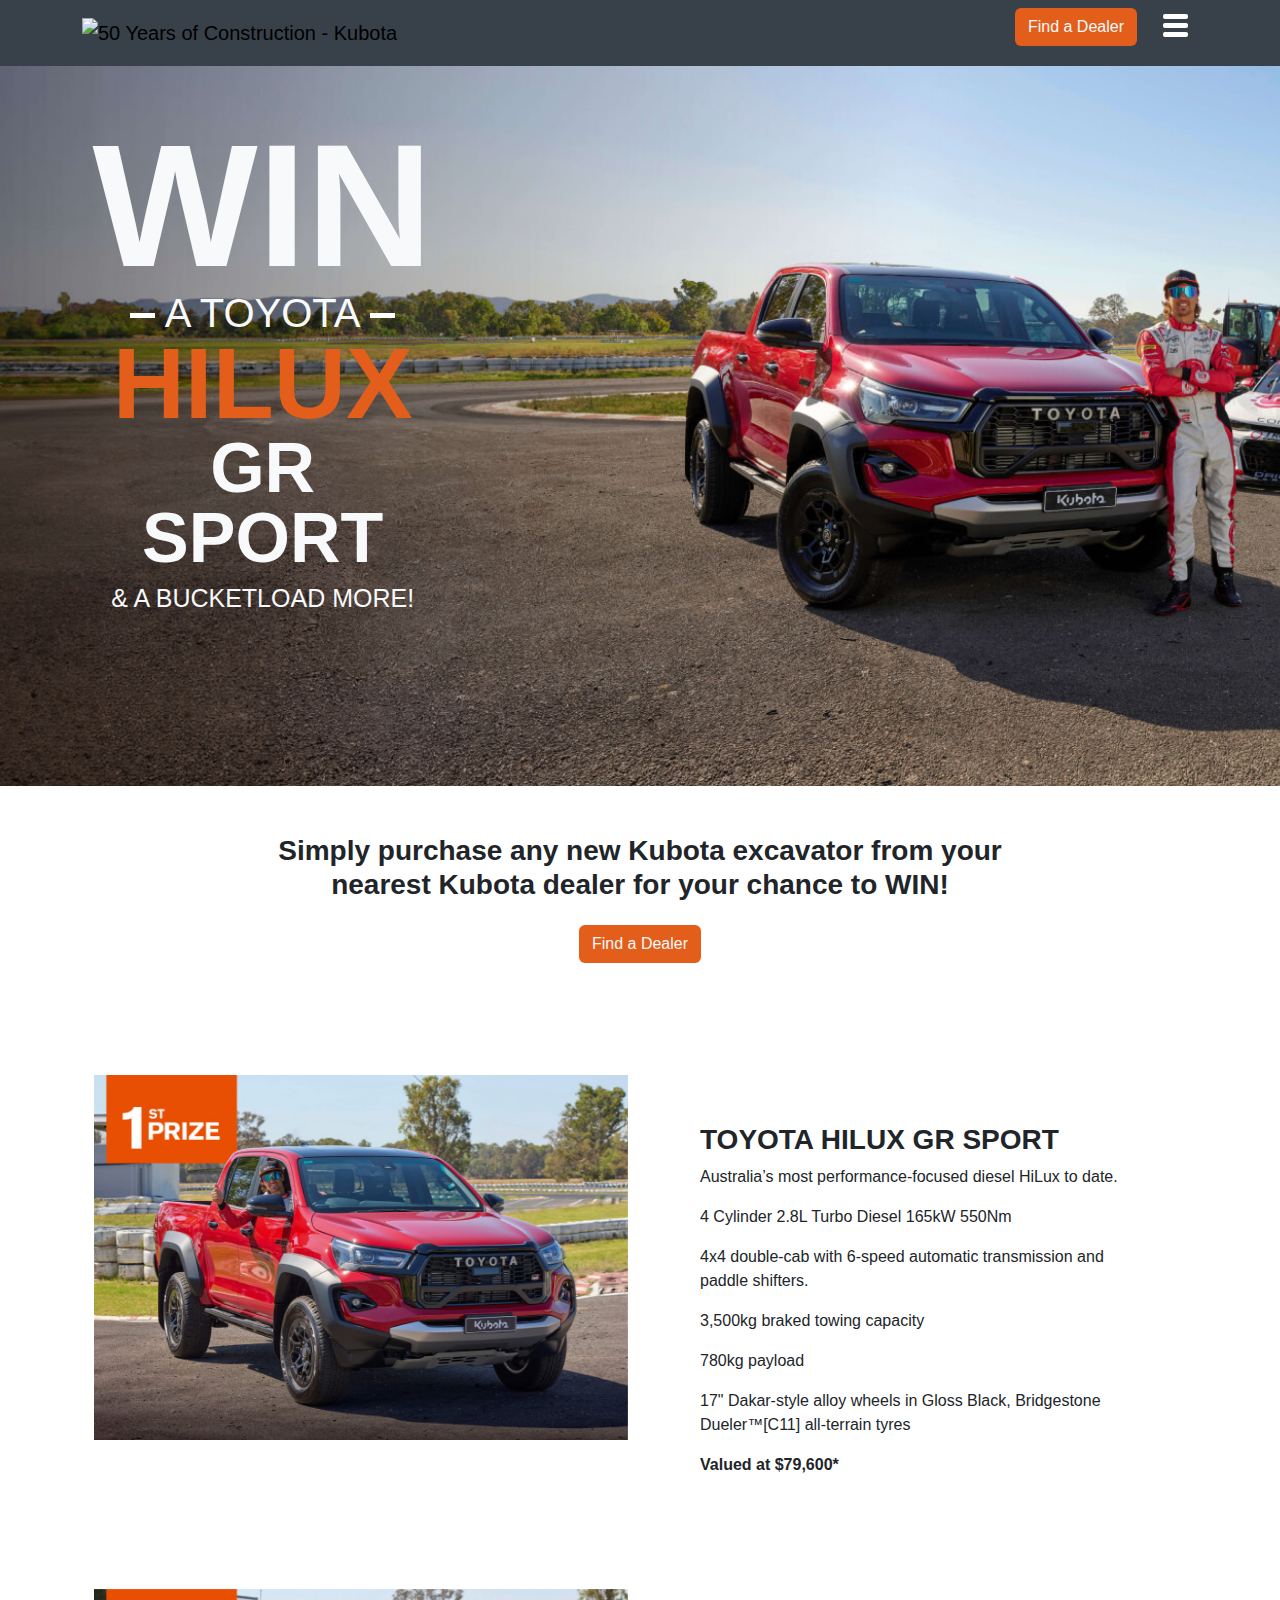
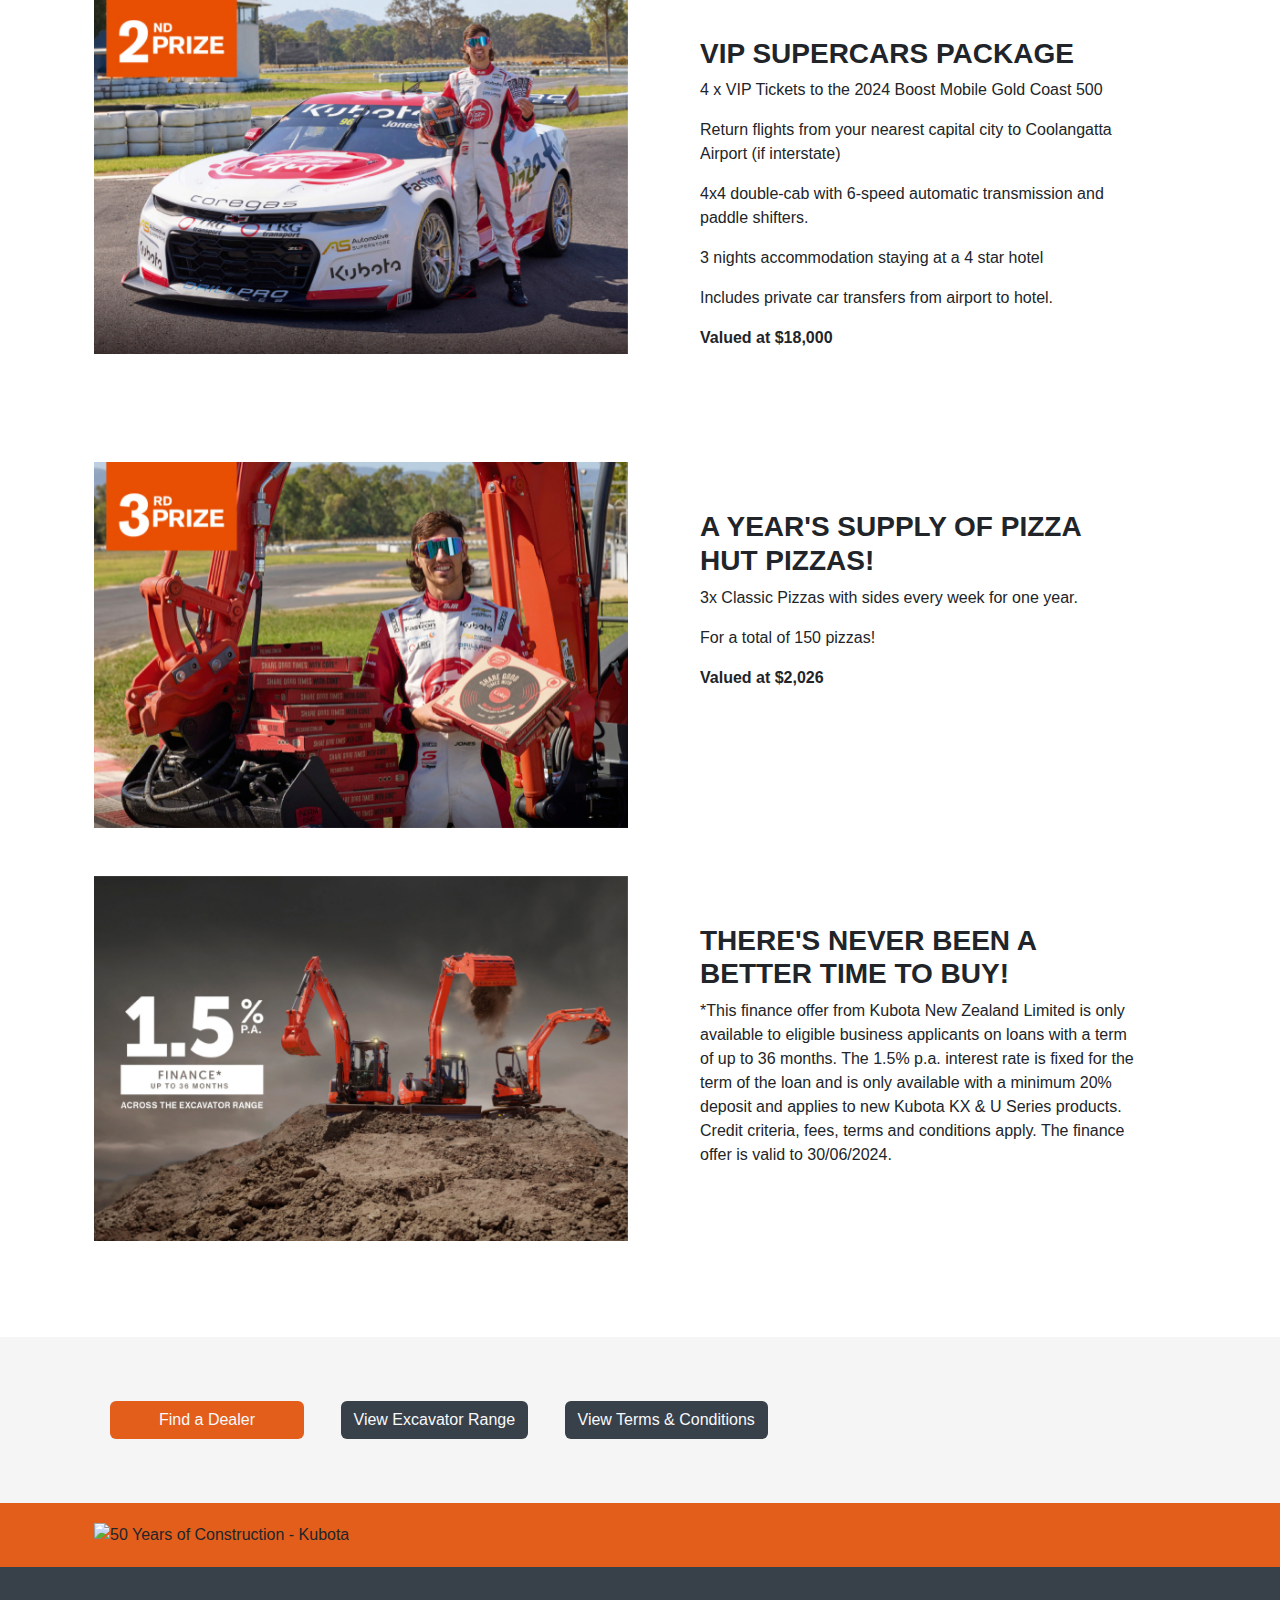
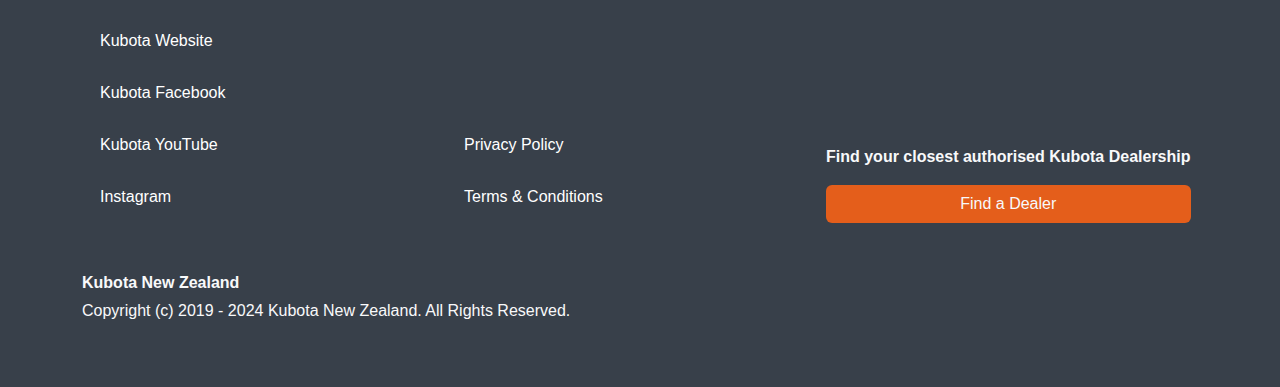
==== index.html @ ee04a5e9 "init" ====
<!DOCTYPE html>
<html lang="en">
  <head>
    <title>50 Years of Construction | Kubota New Zealand</title>
    <meta charset="utf-8" />
    <meta name="viewport" content="width=device-width, initial-scale=1" /> 
    <link href="css/style.min.css" rel="stylesheet" />
    <link rel="icon" type="image/x-icon" href="https://kubota.com.au/assets/img/favicon.png">
    <script src="https://cdnjs.cloudflare.com/ajax/libs/jquery/3.3.1/jquery.min.js"></script>
    
    <script
      src="https://kit.fontawesome.com/f1e4f433ae.js"
      crossorigin="anonymous"
    ></script>

    <script
      src="https://cdn.jsdelivr.net/npm/bootstrap@5.0.2/dist/js/bootstrap.bundle.min.js"
      integrity="sha384-MrcW6ZMFYlzcLA8Nl+NtUVF0sA7MsXsP1UyJoMp4YLEuNSfAP+JcXn/tWtIaxVXM"
      crossorigin="anonymous"
    ></script>

    <!-- Google Tag Manager -->
		<script>
			(function (w, d, s, l, i) {
				w[l] = w[l] || [];
				w[l].push({ "gtm.start": new Date().getTime(), event: "gtm.js" });
				var f = d.getElementsByTagName(s)[0],
					j = d.createElement(s),
					dl = l != "dataLayer" ? "&l=" + l : "";
				j.async = true;
				j.src = "https://www.googletagmanager.com/gtm.js?id=" + i + dl;
				f.parentNode.insertBefore(j, f);
			})(window, document, "script", "dataLayer", "GTM-53XK93N");
		</script>
		<!-- End Google Tag Manager -->
  </head>
  <body>
    	<!-- Google Tag Manager (noscript) -->
		<noscript
    ><iframe
      src="https://www.googletagmanager.com/ns.html?id=GTM-53XK93N"
      height="0"
      width="0"
      style="display: none; visibility: hidden"
    ></iframe
  ></noscript>
  <!-- End Google Tag Manager (noscript) -->

  <!-- Global site tag (gtag.js) - Google Analytics -->
  <script
    async
    src="https://www.googletagmanager.com/gtag/js?id=UA-167855944-2"
  ></script>
  <script>
    window.dataLayer = window.dataLayer || [];
    function gtag() {
      dataLayer.push(arguments);
    }
    gtag("js", new Date());

    gtag("config", "UA-167855944-2");
  </script>
   <!--nav start here-->
   <nav class="navbar sticky-top kubota-grey">
    <div class="container">
      <a class="navbar-brand" href="/"
        ><img 
        src="./images/logo.svg"
        alt="50 Years of Construction - Kubota"
        style="height:60px; padding: 3px 0"
    /></a>
      <div class="d-flex ">
        <div class="d-sm-none d-md-block"><a href="https://kubota.co.nz/dealers/construction" target="_blank"><button type="button" class="btn kubota-orange text-light mx-3 desktop">
          Find a Dealer
        </button></a>
        
      </div>
        
      <div class="ham-menu">
        <a href="#menu" id="toggle"><span></span></a>

      <div id="menu" >
        <ul>
          <li class="empty kubota-orange">&nbsp;</li>          
          <li><a href="https://kubota.co.nz/dealers/construction" target="_blank">Find a Dealer</a></li>
          <li><a href="#prizes">Prizes</a></li>
          <li><a href="terms.html">Terms & Conditions</a></li>
          <li><a href="https://kubota.co.nz/pages/privacy-policy" target="_blank">Privacy Policy</a></li>
          <li class="pb-3"><a href="http://kubota.co.nz" target="_blank">Kubota NZ</a></li>  
        </ul>
        <img class ="logo-menu mobile kubota-orange bottom" src="images/50_Years_of_Construction_hori_wht 1_no_padding.png">
      </div>    
</div>
    </div>

    
  </nav>
   <!--!nav end-->
    <div
      class="section-xl video-hero py-5">
      <div class="container">
        <div class="row hero py-5 p-sm-1 ">
          <div class="col-12 col-md-10 col-lg-8 col-xl-4 text-center">
            <h1>
              <span class="win-txt text-light fw-bold">WIN</span><br />
              <span class="hr-lines text-light">A TOYOTA </span><br />
              <span class="text-kubota-orange fw-bold">HILUX</span><br />
              <span class="text-light fw-bold gr-sport">GR SPORT</span><br />
              <span class="text-light buck-more">& A BUCKETLOAD MORE!</span>
            </h1>
          </div>
        </div>
      </div>
    </div>
    <section id="giveaway">
      <div class="container-fluid pt-5 text-center">
        <h3 class="fw-bold r">
          Simply purchase any new Kubota excavator from your<br />
          nearest Kubota dealer for your chance to WIN!
        </h3>
        <a href="https://kubota.co.nz/dealers/construction" target="_blank"><button type="button" class="btn kubota-orange text-light my-3">
          Find a Dealer
        </button></a>
      </div>
    </section>

    <section id="prizes" class="pb-5 my-5">
      <div class="container">
        <div class="container">
          <div class="row d-xxl-flex d-xl-flex d-md-flex d-sm-flex d-xs-block">
            <div class="col-xxl-6 col-xl-6 col-lg-6 col-md-10 col-sm-12 pt-5">
              <div id="carousel1stPrize" class="carousel slide">
                <div class="carousel-inner">
                  <div class="carousel-item active">
                    <img
                      src="images/1st_prize.jpeg"
                      class="d-block w-100"
                      alt="..."
                    />
                  </div>
                  <div class="carousel-item">
                    <img
                      src="images/1st_prize.jpeg"
                      class="d-block w-100"
                      alt="..."
                    />
                  </div>
                  <div class="carousel-item">
                    <img
                      src="images/1st_prize.jpeg"
                      class="d-block w-100"
                      alt="..."
                    />
                  </div>
                </div>
                <div class="container button-control d-none mt-2 d-flex align-items-center justify-content-center"><button
                  class="carousel-control-prev"
                  type="button"
                  data-bs-target="#carousel1stPrize"
                  data-bs-slide="prev"
                >
                  <span
                    class="carousel-control-prev-icon"
                    aria-hidden="true"
                  ></span>
                  <span class="visually-hidden">Previous</span>
                </button>
                <button
                  class="carousel-control-next"
                  type="button"
                  data-bs-target="#carousel1stPrize"
                  data-bs-slide="next"
                >
                  <span
                    class="carousel-control-next-icon"
                    aria-hidden="true"
                  ></span>
                  <span class="visually-hidden">Next</span>
                </button></div>
                
              </div>
            </div>
            <div class="col-xxl-6 col-xl-6 col-lg-6 col-md-10 col-sm-12 pt-5">
              <div class="container p-5">
                <h3 class="fw-bold">TOYOTA HILUX GR SPORT</h3>
                <p>
                  Australia’s most performance-focused diesel HiLux to date.
                </p>
                <p>4 Cylinder 2.8L Turbo Diesel 165kW 550Nm</p>
                <p>
                  4x4 double-cab with 6-speed automatic transmission and paddle
                  shifters.
                </p>
                <p>3,500kg braked towing capacity</p>
                <p>780kg payload</p>
                <p>
                  17" Dakar-style alloy wheels in Gloss Black, Bridgestone
                  Dueler™[C11] all-terrain tyres
                </p>
                <p class="fw-bold">Valued at $79,600*</p>
              </div>
            </div>
          </div>
        </div>
      </div>

      <div class="container">
        <div class="container">
          <div class="row d-xxl-flex d-xl-flex d-md-flex d-sm-flex d-xs-block">
            <div class="col-xxl-6 col-xl-6 col-lg-6 col-md-10 col-sm-12 pt-5">
              <div id="carousel2ndPrize" class="carousel slide">
                <div class="carousel-inner">
                  <div class="carousel-item active">
                    <img
                      src="images/2nd_prize.jpeg"
                      class="d-block w-100"
                      alt="..."
                    />
                  </div>
                  <div class="carousel-item">
                    <img
                      src="images/2nd_prize.jpeg"
                      class="d-block w-100"
                      alt="..."
                    />
                  </div>
                  <div class="carousel-item">
                    <img
                      src="images/2nd_prize.jpeg"
                      class="d-block w-100"
                      alt="..."
                    />
                  </div>
                </div>
                <div class="container button-control d-none mt-2 d-flex align-items-center justify-content-center">
                <button
                  class="carousel-control-prev"
                  type="button"
                  data-bs-target="#carousel2ndPrize"
                  data-bs-slide="prev"
                >
                  <span
                    class="carousel-control-prev-icon"
                    aria-hidden="true"
                  ></span>
                  <span class="visually-hidden">Previous</span>
                </button>
                <button
                  class="carousel-control-next"
                  type="button"
                  data-bs-target="#carousel2ndPrize"
                  data-bs-slide="next"
                >
                  <span
                    class="carousel-control-next-icon"
                    aria-hidden="true"
                  ></span>
                  <span class="visually-hidden">Next</span>
                </button>
              </div>
              </div>
            </div>
            <div class="col-xxl-6 col-xl-6 col-lg-6 col-md-10 col-sm-12 pt-5">
              <div class="container p-5">
                <h3 class="fw-bold">VIP SUPERCARS PACKAGE</h3>
                <p>4 x VIP Tickets to the 2024 Boost Mobile Gold Coast 500</p>
                <p>
                  Return flights from your nearest capital city to Coolangatta
                  Airport (if interstate)
                </p>
                <p>
                  4x4 double-cab with 6-speed automatic transmission and paddle
                  shifters.
                </p>
                <p>3 nights accommodation staying at a 4 star hotel</p>
                <p>Includes private car transfers from airport to hotel.</p>
                <p class="fw-bold">Valued at $18,000</p>
              </div>
            </div>
          </div>
        </div>
      </div>

      <div class="container">
        <div class="container">
          <div class="row d-xxl-flex d-xl-flex d-md-flex d-sm-flex d-xs-block">
            <div class="col-xxl-6 col-xl-6 col-lg-6 col-md-10 col-sm-12 pt-5">
              <div id="carousel3rdPrize" class="carousel slide">
                <div class="carousel-inner">
                  <div class="carousel-item active">
                    <img
                      src="images/3rd_prize.jpeg"
                      class="d-block w-100"
                      alt="..."
                    />
                  </div>
                  <div class="carousel-item">
                    <img
                      src="images/3rd_prize.jpeg"
                      class="d-block w-100"
                      alt="..."
                    />
                  </div>
                  <div class="carousel-item">
                    <img
                      src="images/3rd_prize.jpeg"
                      class="d-block w-100"
                      alt="..."
                    />
                  </div>
                </div>
                <div class="container button-control d-none mt-2 d-flex align-items-center justify-content-center">
                <button
                  class="carousel-control-prev"
                  type="button"
                  data-bs-target="#carousel3rdPrize"
                  data-bs-slide="prev"
                >
                  <span
                    class="carousel-control-prev-icon"
                    aria-hidden="true"
                  ></span>
                  <span class="visually-hidden">Previous</span>
                </button>
                <button
                  class="carousel-control-next"
                  type="button"
                  data-bs-target="#carousel3rdPrize"
                  data-bs-slide="next"
                >
                  <span
                    class="carousel-control-next-icon"
                    aria-hidden="true"
                  ></span>
                  <span class="visually-hidden">Next</span>
                </button>
                </div>
              </div>
            </div>
            <div class="col-xxl-6 col-xl-6 col-lg-6 col-md-10 col-sm-12 pt-5">
              <div class="container p-5">
                <h3 class="fw-bold">A YEAR'S SUPPLY OF PIZZA HUT PIZZAS!</h3>
                <p>3x Classic Pizzas with sides every week for one year.</p>
                <p>For a total of 150 pizzas!</p>
                <p class="fw-bold">Valued at $2,026</p>
              </div>
            </div>
          </div>
        </div>
      </div>

      <div class="container">
        <div class="container">
          <div class="row d-xxl-flex d-xl-flex d-md-flex d-sm-flex d-xs-block">
            <div class="col-xxl-6 col-xl-6 col-lg-6 col-md-10 col-sm-12 pt-5">
              <div id="carouselFinance" class="carousel slide">
                <div class="carousel-inner">
                  <div class="carousel-item active">
                    <img
                      src="images/finance_placeholder.jpeg"
                      class="d-block w-100"
                      alt="..."
                    />
                  </div>
                  <div class="carousel-item">
                    <img
                      src="images/finance_placeholder.jpeg"
                      class="d-block w-100"
                      alt="..."
                    />
                  </div>
                  <div class="carousel-item">
                    <img
                      src="images/finance_placeholder.jpeg"
                      class="d-block w-100"
                      alt="..."
                    />
                  </div>
                </div>
                <div class="container button-control d-none mt-2 d-flex align-items-center justify-content-center">
                <button
                  class="carousel-control-prev"
                  type="button"
                  data-bs-target="#carouselFinance"
                  data-bs-slide="prev"
                >
                  <span
                    class="carousel-control-prev-icon"
                    aria-hidden="true"
                  ></span>
                  <span class="visually-hidden">Previous</span>
                </button>
                <button
                  class="carousel-control-next"
                  type="button"
                  data-bs-target="#carouselFinance"
                  data-bs-slide="next"
                >
                  <span
                    class="carousel-control-next-icon"
                    aria-hidden="true"
                  ></span>
                  <span class="visually-hidden">Next</span>
                </button>
                </div>
              </div>
            </div>
            <div class="col-xxl-6 col-xl-6 col-lg-6 col-md-10 col-sm-12 pt-5">
              <div class="container p-5">
                <h3 class="fw-bold">THERE'S NEVER BEEN A BETTER TIME TO BUY!</h3>
                <p>*This finance offer from Kubota New Zealand Limited is only available to eligible business applicants on loans with a term of up to 36 months. The 1.5% p.a. interest rate is fixed for the term of the loan and is only available with a minimum 20% deposit and applies to new Kubota KX & U Series products. Credit criteria, fees, terms and conditions apply. The finance offer is valid to 30/06/2024.</p>                
              </div>
            </div>
          </div>
        </div>
      </div>
    </section>
   
    </section>
    <section id="conditions" class="kubota-light-grey">
      <div class="container py-5">       
        <div class="container-fluid ">
          <a href="https://kubota.co.nz/dealers/construction" target="_blank"><button type="button" class="btn equal-btn kubota-orange text-light m-3 px-5">
            Find a Dealer
          </button></a>
          <a href="https://kubota.co.nz/products/construction/excavators" target="_blank"><button type="button" class="btn equal-btn  kubota-grey text-light m-3">
            View Excavator Range
          </button></a>
          <a href="terms.html"><button type="button" class="btn equal-btn kubota-grey text-light m-3">
            View Terms & Conditions
          </button></a>
        </div>
      </div>
    </section>
    <section>
      <div class="kubota-orange py-2">
        <div class="container">
          <img 
        src="./images/logo.svg"
        alt="50 Years of Construction - Kubota"
        style="height:60px; margin: 12px"
    />
        </div>
      </div>
    </section>
    <!--Footer Start-->
    <footer class="kubota-grey text-light py-5">
      <div class="container-fluid">
        <div
          class="container d-xxl-flex d-xl-flex d-md-block d-sm-block d-xs-block"
        >
          <div class="col">
            <ul class="lh-lg">
              <li>
                <a href="https://kubota.co.nz" target="_blank"
                  ><i class="fa-solid fa-globe"></i>
                  <span class="mx-2">Kubota Website</span></a
                >
              </li>
              <li>
                <a href="https://www.facebook.com/kubotanz/" target="_blank"
                  ><i class="fa-brands fa-facebook"></i>
                  <span class="mx-2">Kubota Facebook</span></a
                >
              </li>
              <li>
                <a href="https://www.youtube.com/@Kubota_NewZealand" target="_blank"
                  ><i class="fa-brands fa-youtube"></i>
                  <span class="mx-2">Kubota YouTube</span></a
                >
              </li>
              <li>
                <a href="https://www.instagram.com/kubota_nz" target="_blank"
                  ><i class="fa-brands fa-instagram"></i>
                  <span class="mx-2">Instagram</span></a
                >
              </li>              
            </ul>
          </div>
          <div class="col d-xl-flex d-md-block d-sm-block d-xs-block">
            <ul class="lh-lg bottom">             
              <li><a href="https://kubota.co.nz/pages/privacy-policy" target="_blank">Privacy Policy</a></li>
              <li><a href="terms.html">Terms & Conditions</a></li>
            </ul>
          </div>
          <div class="col d-xxl-flex d-xl-flex d-md-block d-sm-block d-xs-block">
            <div class="bottom"><p class="fw-bold mt-5 ">
              Find your closest authorised Kubota Dealership
            </p>
            <a href="https://kubota.co.nz/dealers/construction" target="_blank"><button type="button" class="btn kubota-orange text-light w-100">
              Find a Dealer
            </button></a>
          </div>
          </div>
        </div>
        <div class="container mt-5">
          <p class="fw-bold mb-1">Kubota New Zealand</p>
          <p>Copyright (c) 2019 - 2024 Kubota New Zealand. All Rights Reserved.</p>
        </div>
      </div>
    </footer>
    <!--Footer End-->
    <script src="js/slidder.js"></script> 
    <script src="js/nav.js"> </script>
  </body>
</html>
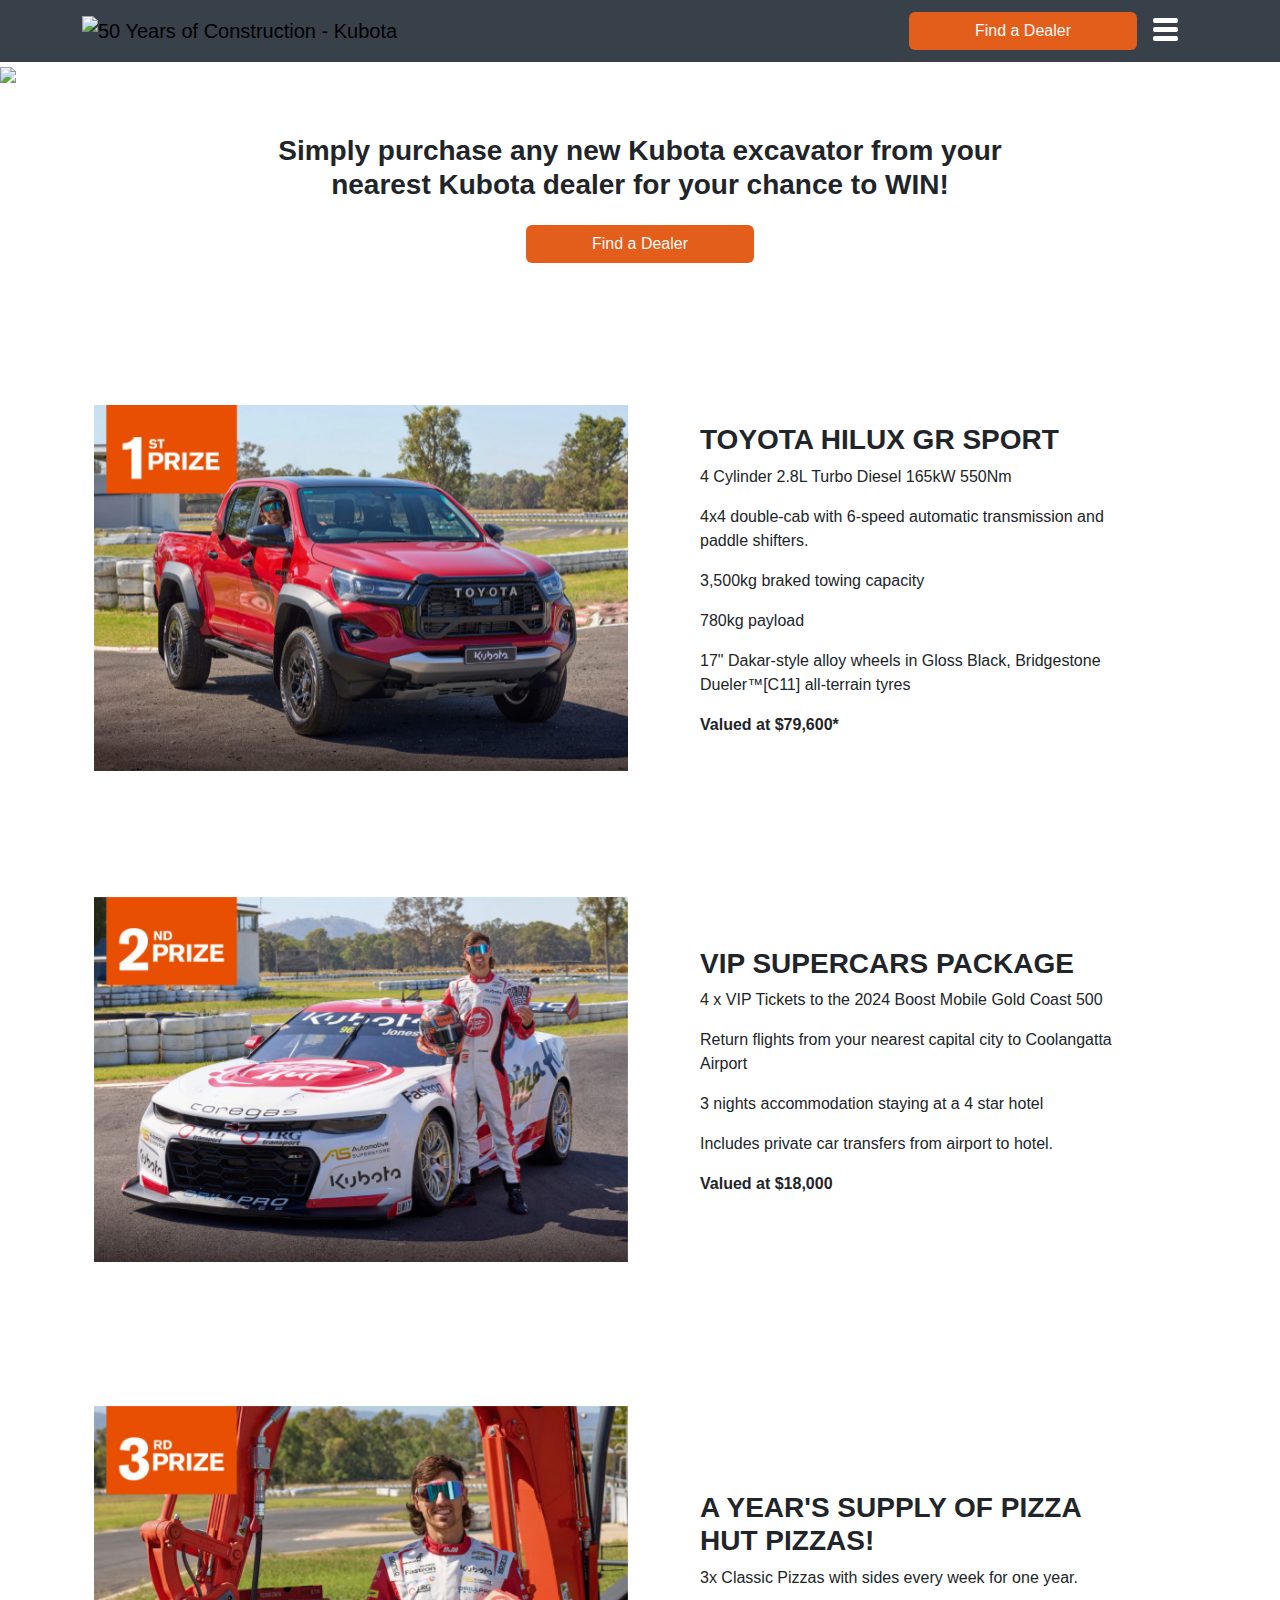
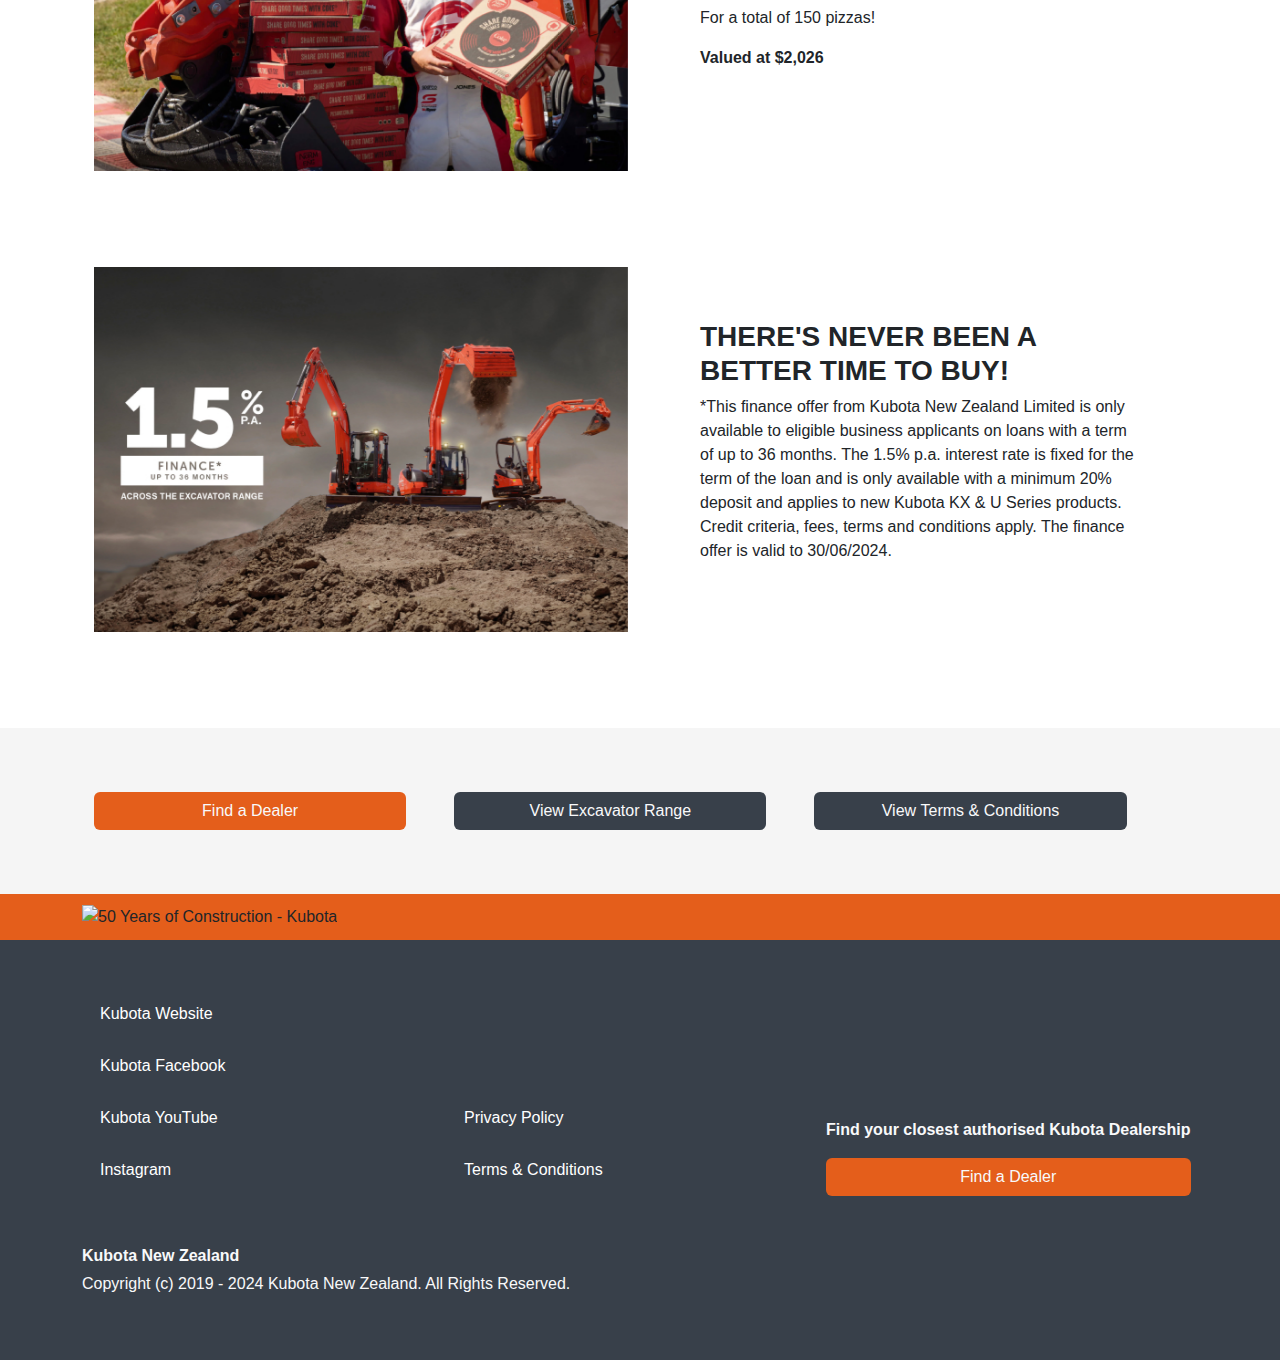
==== commit ec9cd75f: "Fixes" ====
--- a/index.html
+++ b/index.html
@@ -64,13 +64,12 @@
    <nav class="navbar sticky-top kubota-grey">
     <div class="container">
       <a class="navbar-brand" href="/"
-        ><img 
+        ><img class="logo-size"
         src="./images/logo.svg"
-        alt="50 Years of Construction - Kubota"
-        style="height:60px; padding: 3px 0"
+        alt="50 Years of Construction - Kubota"       
     /></a>
       <div class="d-flex ">
-        <div class="d-sm-none d-md-block"><a href="https://kubota.co.nz/dealers/construction" target="_blank"><button type="button" class="btn kubota-orange text-light mx-3 desktop">
+        <div class="d-sm-none d-md-block"><a href="https://kubota.co.nz/dealers/construction" target="_blank"><button type="button" class="btn btn-size kubota-orange text-light mx-3 desktop">
           Find a Dealer
         </button></a>
         
@@ -96,39 +95,31 @@
     
   </nav>
    <!--!nav end-->
-    <div
-      class="section-xl video-hero py-5">
-      <div class="container">
-        <div class="row hero py-5 p-sm-1 ">
-          <div class="col-12 col-md-10 col-lg-8 col-xl-4 text-center">
-            <h1>
-              <span class="win-txt text-light fw-bold">WIN</span><br />
-              <span class="hr-lines text-light">A TOYOTA </span><br />
-              <span class="text-kubota-orange fw-bold">HILUX</span><br />
-              <span class="text-light fw-bold gr-sport">GR SPORT</span><br />
-              <span class="text-light buck-more">& A BUCKETLOAD MORE!</span>
-            </h1>
-          </div>
-        </div>
-      </div>
+   <div class="section-xl video-hero">
+   
+    <div class="hero">
+      <img src="./images/Banner.svg"  class="hero-banner">
+      <img src="./images/mobile_banner.jpg"  class="hero-banner-mobile">
     </div>
+  
+</div>
     <section id="giveaway">
       <div class="container-fluid pt-5 text-center">
-        <h3 class="fw-bold r">
-          Simply purchase any new Kubota excavator from your<br />
-          nearest Kubota dealer for your chance to WIN!
+        <h3 class="container col-xxl-7 col-xl-8 col-lg-8 col-sm-10 fw-bold text-wrap">
+          Simply purchase any new Kubota excavator from your nearest Kubota dealer for your chance to WIN!
         </h3>
-        <a href="https://kubota.co.nz/dealers/construction" target="_blank"><button type="button" class="btn kubota-orange text-light my-3">
+        <div class="col"><a href="https://kubota.co.nz/dealers/construction" target="_blank"><button type="button" class="btn btn-size kubota-orange text-light my-3">
           Find a Dealer
         </button></a>
       </div>
+      </div>
     </section>
 
-    <section id="prizes" class="pb-5 my-5">
-      <div class="container">
-        <div class="container">
+    <section id="prizes" class="my-5 mob-mpb-0">
+      <div class="container mobile-container-width-100">
+        <div class="container mobile-container-width-100 py-lg-5">
           <div class="row d-xxl-flex d-xl-flex d-md-flex d-sm-flex d-xs-block">
-            <div class="col-xxl-6 col-xl-6 col-lg-6 col-md-10 col-sm-12 pt-5">
+            <div class="col-xxl-6 col-xl-6 col-lg-6 col-md-10 col-sm-12 my-auto">
               <div id="carousel1stPrize" class="carousel slide">
                 <div class="carousel-inner">
                   <div class="carousel-item active">
@@ -180,12 +171,9 @@
                 
               </div>
             </div>
-            <div class="col-xxl-6 col-xl-6 col-lg-6 col-md-10 col-sm-12 pt-5">
-              <div class="container p-5">
-                <h3 class="fw-bold">TOYOTA HILUX GR SPORT</h3>
-                <p>
-                  Australia’s most performance-focused diesel HiLux to date.
-                </p>
+            <div class="col-xxl-6 col-xl-6 col-lg-6 col-md-10 col-sm-12 my-auto">
+              <div class="container p-5 mob-text">
+                <h3 class="fw-bold">TOYOTA HILUX GR SPORT</h3>                
                 <p>4 Cylinder 2.8L Turbo Diesel 165kW 550Nm</p>
                 <p>
                   4x4 double-cab with 6-speed automatic transmission and paddle
@@ -204,10 +192,10 @@
         </div>
       </div>
 
-      <div class="container">
-        <div class="container">
+      <div class="container mobile-container-width-100">
+        <div class="container mobile-container-width-100 py-lg-5">
           <div class="row d-xxl-flex d-xl-flex d-md-flex d-sm-flex d-xs-block">
-            <div class="col-xxl-6 col-xl-6 col-lg-6 col-md-10 col-sm-12 pt-5">
+            <div class="col-xxl-6 col-xl-6 col-lg-6 col-md-10 col-sm-12 my-auto">
               <div id="carousel2ndPrize" class="carousel slide">
                 <div class="carousel-inner">
                   <div class="carousel-item active">
@@ -260,18 +248,14 @@
               </div>
               </div>
             </div>
-            <div class="col-xxl-6 col-xl-6 col-lg-6 col-md-10 col-sm-12 pt-5">
-              <div class="container p-5">
+            <div class="col-xxl-6 col-xl-6 col-lg-6 col-md-10 col-sm-12 my-auto">
+              <div class="container p-5 mob-text">
                 <h3 class="fw-bold">VIP SUPERCARS PACKAGE</h3>
                 <p>4 x VIP Tickets to the 2024 Boost Mobile Gold Coast 500</p>
                 <p>
                   Return flights from your nearest capital city to Coolangatta
-                  Airport (if interstate)
-                </p>
-                <p>
-                  4x4 double-cab with 6-speed automatic transmission and paddle
-                  shifters.
-                </p>
+                  Airport
+                </p>              
                 <p>3 nights accommodation staying at a 4 star hotel</p>
                 <p>Includes private car transfers from airport to hotel.</p>
                 <p class="fw-bold">Valued at $18,000</p>
@@ -281,10 +265,10 @@
         </div>
       </div>
 
-      <div class="container">
-        <div class="container">
+      <div class="container mobile-container-width-100">
+        <div class="container mobile-container-width-100 py-lg-5">
           <div class="row d-xxl-flex d-xl-flex d-md-flex d-sm-flex d-xs-block">
-            <div class="col-xxl-6 col-xl-6 col-lg-6 col-md-10 col-sm-12 pt-5">
+            <div class="col-xxl-6 col-xl-6 col-lg-6 col-md-10 col-sm-12 pt-5 my-auto">
               <div id="carousel3rdPrize" class="carousel slide">
                 <div class="carousel-inner">
                   <div class="carousel-item active">
@@ -337,8 +321,8 @@
                 </div>
               </div>
             </div>
-            <div class="col-xxl-6 col-xl-6 col-lg-6 col-md-10 col-sm-12 pt-5">
-              <div class="container p-5">
+            <div class="col-xxl-6 col-xl-6 col-lg-6 col-md-10 col-sm-12 pt-5 my-auto">
+              <div class="container p-5 mob-text">
                 <h3 class="fw-bold">A YEAR'S SUPPLY OF PIZZA HUT PIZZAS!</h3>
                 <p>3x Classic Pizzas with sides every week for one year.</p>
                 <p>For a total of 150 pizzas!</p>
@@ -349,10 +333,10 @@
         </div>
       </div>
 
-      <div class="container">
-        <div class="container">
+      <div class="container mobile-container-width-100">
+        <div class="container mobile-container-width-100 py-lg-5">
           <div class="row d-xxl-flex d-xl-flex d-md-flex d-sm-flex d-xs-block">
-            <div class="col-xxl-6 col-xl-6 col-lg-6 col-md-10 col-sm-12 pt-5">
+            <div class="col-xxl-6 col-xl-6 col-lg-6 col-md-10 col-sm-12 my-auto">
               <div id="carouselFinance" class="carousel slide">
                 <div class="carousel-inner">
                   <div class="carousel-item active">
@@ -405,8 +389,8 @@
                 </div>
               </div>
             </div>
-            <div class="col-xxl-6 col-xl-6 col-lg-6 col-md-10 col-sm-12 pt-5">
-              <div class="container p-5">
+            <div class="col-xxl-6 col-xl-6 col-lg-6 col-md-10 col-sm-12 my-auto">
+              <div class="container p-5 mob-text">
                 <h3 class="fw-bold">THERE'S NEVER BEEN A BETTER TIME TO BUY!</h3>
                 <p>*This finance offer from Kubota New Zealand Limited is only available to eligible business applicants on loans with a term of up to 36 months. The 1.5% p.a. interest rate is fixed for the term of the loan and is only available with a minimum 20% deposit and applies to new Kubota KX & U Series products. Credit criteria, fees, terms and conditions apply. The finance offer is valid to 30/06/2024.</p>                
               </div>
@@ -418,17 +402,22 @@
    
     </section>
     <section id="conditions" class="kubota-light-grey">
-      <div class="container py-5">       
-        <div class="container-fluid ">
-          <a href="https://kubota.co.nz/dealers/construction" target="_blank"><button type="button" class="btn equal-btn kubota-orange text-light m-3 px-5">
-            Find a Dealer
-          </button></a>
-          <a href="https://kubota.co.nz/products/construction/excavators" target="_blank"><button type="button" class="btn equal-btn  kubota-grey text-light m-3">
-            View Excavator Range
-          </button></a>
-          <a href="terms.html"><button type="button" class="btn equal-btn kubota-grey text-light m-3">
-            View Terms & Conditions
-          </button></a>
+      <div class="container py-5 px-0">       
+        <div class="container-fluid text-xs-center px-2">
+          <div class="col-xxl-10 col-xl-10 col-lg-10 d-lg-inline-flex d-sm-block d-xs-block w-xs-100">
+            <div class="col-xxl-4 col-xl-4 col-lg-4 col-md-12 col-sm-12 col-xs-12 long-text-w w-sm-100 mr-5">
+          <a href="https://kubota.co.nz/dealers/construction" target="_blank"><button type="button" class="btn equal-btn kubota-orange text-light m-3 px-auto w-100">
+           Find&nbsp;a&nbsp;Dealer
+          </button></a></div>
+          <div class="col-xxl-4 col-xl-4 col-lg-4 col-md-12 col-sm-12 col-xs-12 long-text-w w-sm-100 mr-5">
+          <a href="https://kubota.co.nz/products/construction/excavators" target="_blank"><button type="button" class="btn equal-btn kubota-grey text-light m-3 px-auto  w-100">
+            View&nbsp;Excavator&nbsp;Range
+          </button></a></div>
+          <div class="col-xxl-4 col-xl-4 col-lg-4 col-md-12 col-sm-12 col-xs-12 long-text-w w-sm-100 mr-5">
+          <a href="terms.html"><button type="button" class="btn equal-btn kubota-grey text-light m-3 px-auto w-100 ">
+            View&nbsp;Terms&nbsp;&&nbsp;Conditions
+          </button></a></div>
+          </div>
         </div>
       </div>
     </section>
@@ -437,8 +426,7 @@
         <div class="container">
           <img 
         src="./images/logo.svg"
-        alt="50 Years of Construction - Kubota"
-        style="height:60px; margin: 12px"
+        alt="50 Years of Construction - Kubota" class="logo-size"       
     />
         </div>
       </div>
@@ -500,7 +488,7 @@
       </div>
     </footer>
     <!--Footer End-->
-    <script src="js/slidder.js"></script> 
+    <!-- <script src="js/slidder.js"></script>  -->
     <script src="js/nav.js"> </script>
   </body>
 </html>
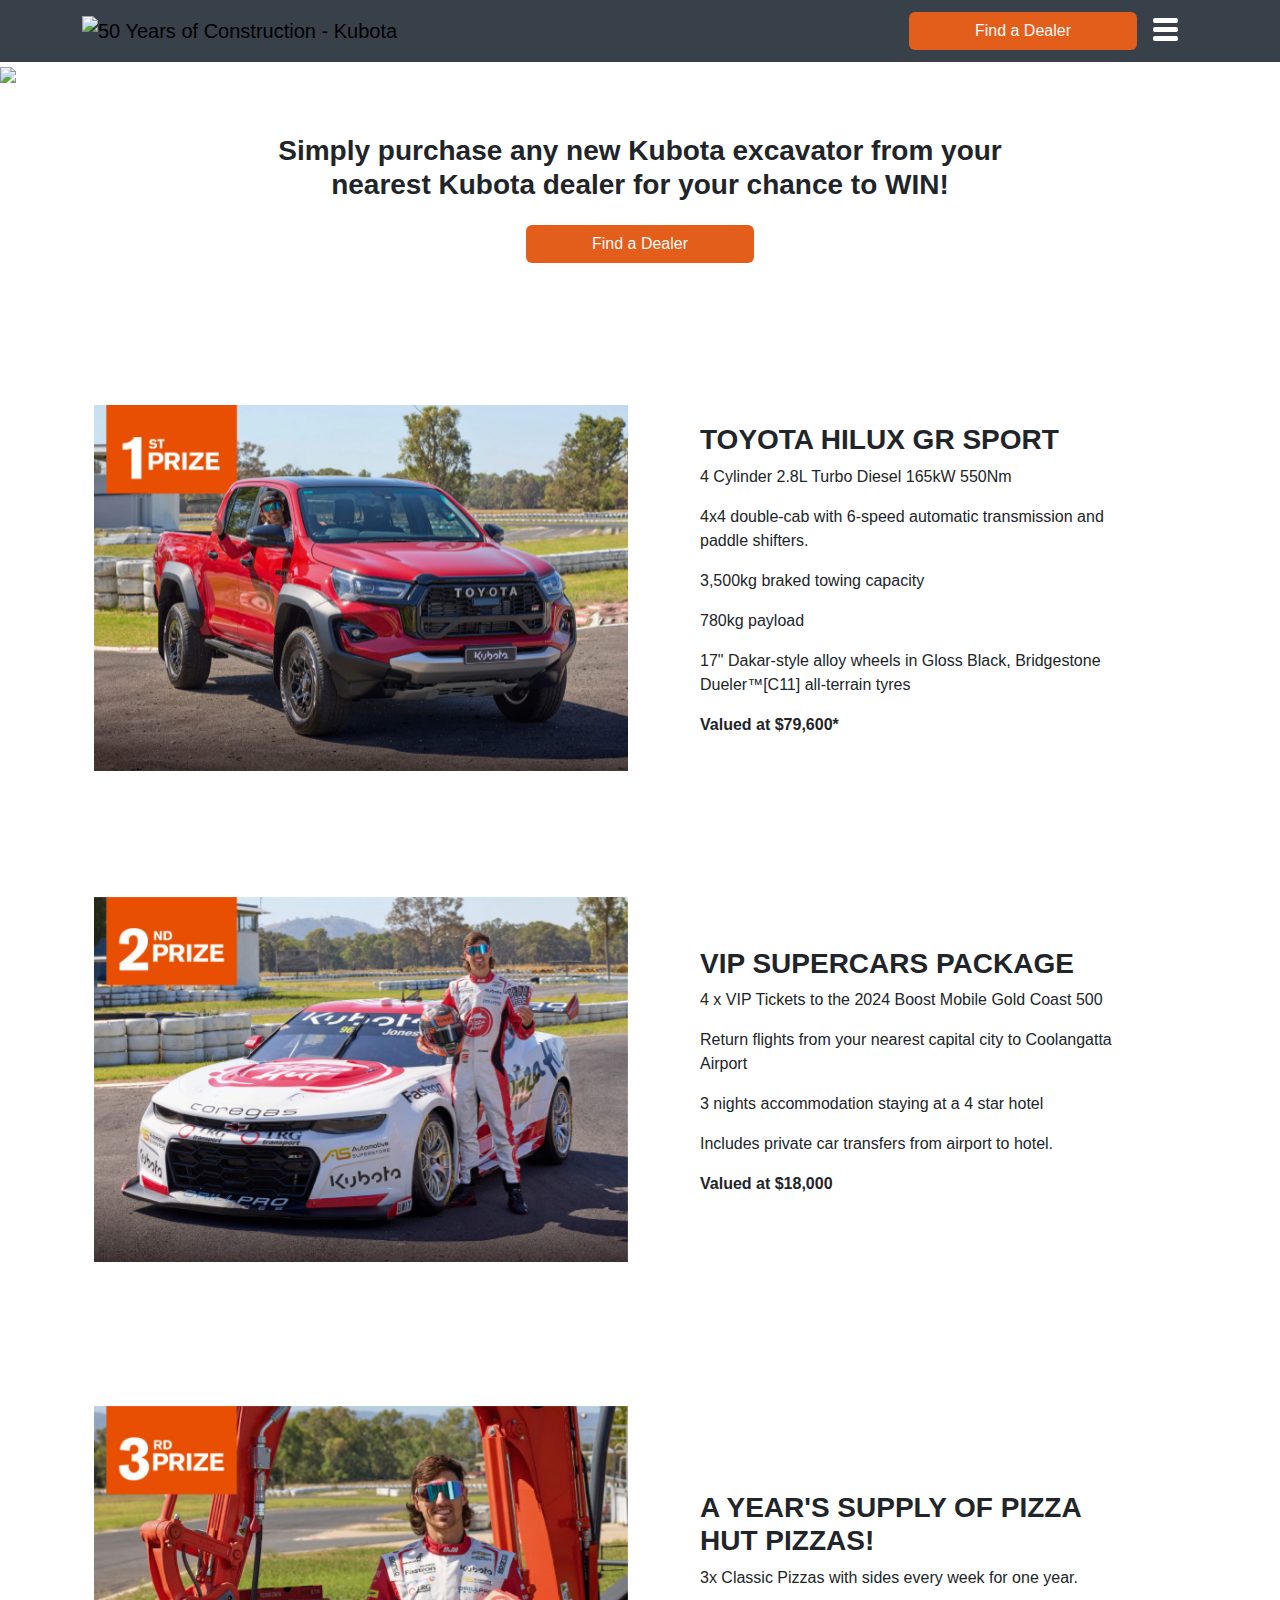
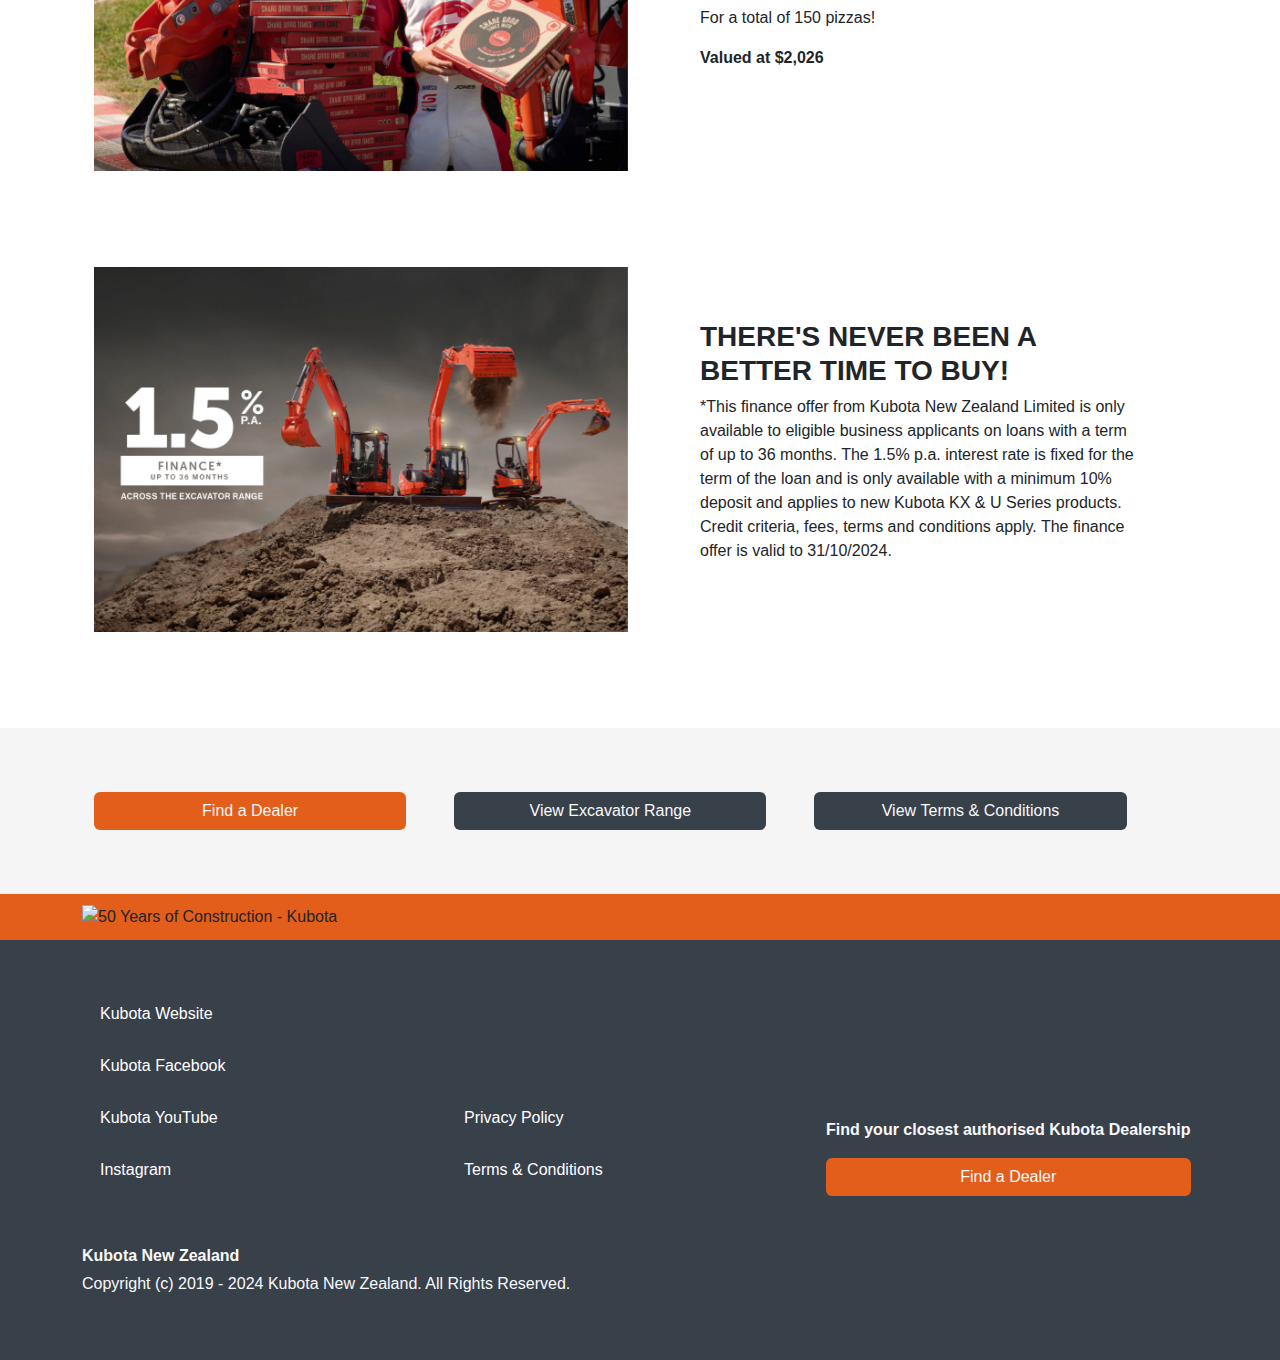
==== commit 60daab65: "Update date" ====
--- a/index.html
+++ b/index.html
@@ -392,7 +392,7 @@
             <div class="col-xxl-6 col-xl-6 col-lg-6 col-md-10 col-sm-12 my-auto">
               <div class="container p-5 mob-text">
                 <h3 class="fw-bold">THERE'S NEVER BEEN A BETTER TIME TO BUY!</h3>
-                <p>*This finance offer from Kubota New Zealand Limited is only available to eligible business applicants on loans with a term of up to 36 months. The 1.5% p.a. interest rate is fixed for the term of the loan and is only available with a minimum 20% deposit and applies to new Kubota KX & U Series products. Credit criteria, fees, terms and conditions apply. The finance offer is valid to 30/06/2024.</p>                
+                <p>*This finance offer from Kubota New Zealand Limited is only available to eligible business applicants on loans with a term of up to 36 months. The 1.5% p.a. interest rate is fixed for the term of the loan and is only available with a minimum 10% deposit and applies to new Kubota KX & U Series products. Credit criteria, fees, terms and conditions apply. The finance offer is valid to 31/10/2024.</p>                
               </div>
             </div>
           </div>
